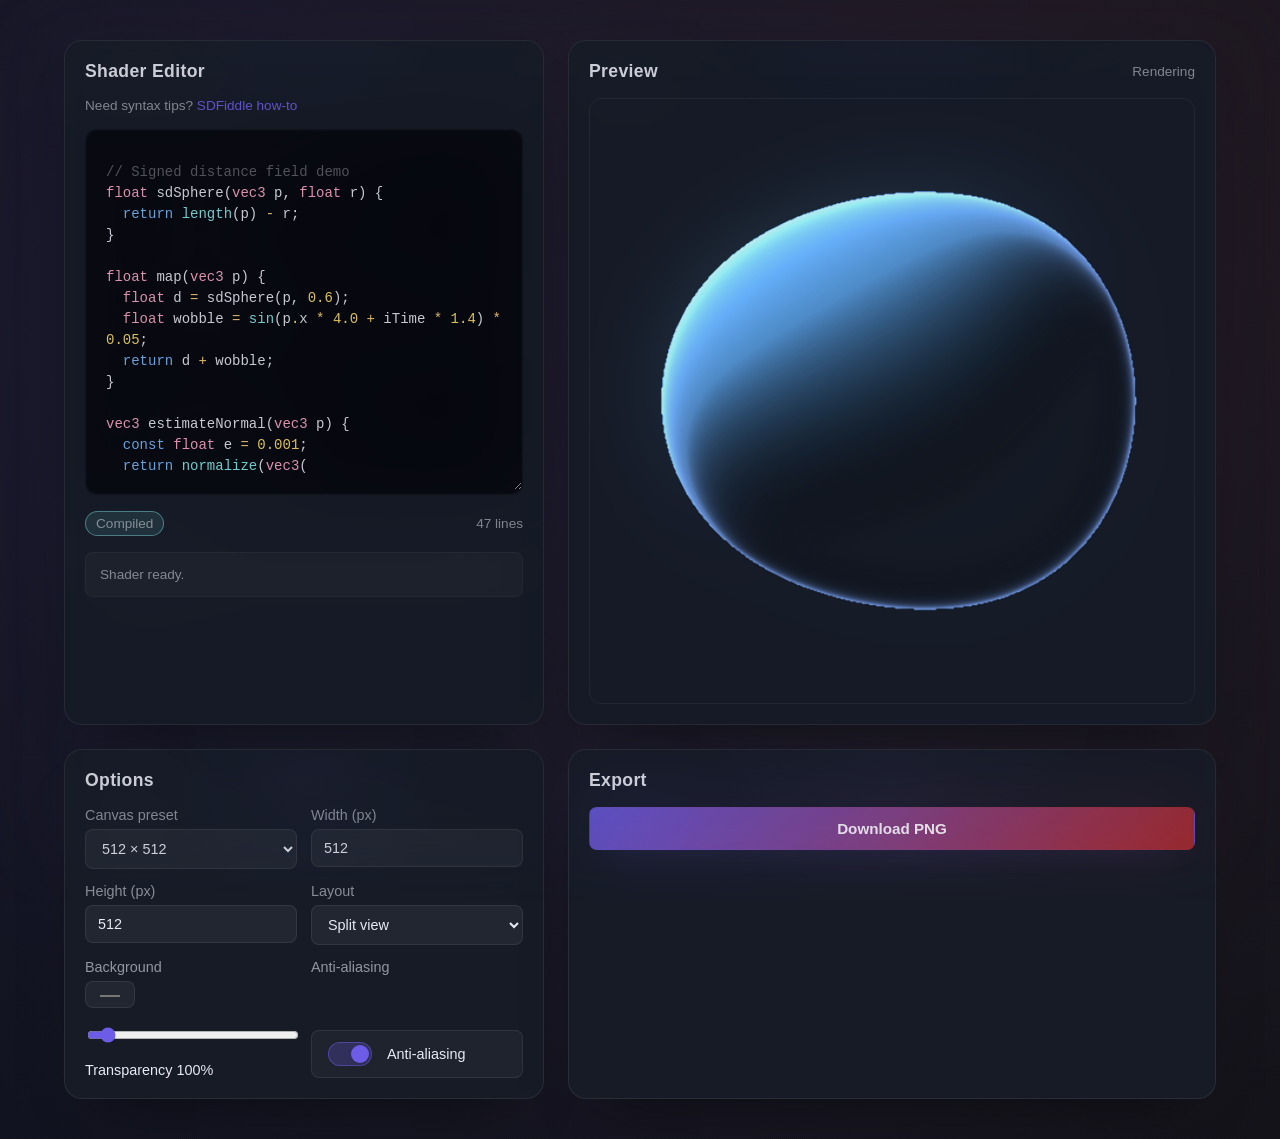
==== index.html @ 9147a98b "sdfiddle v1" ====
<!doctype html>
<html lang="en">
  <head>
    <meta charset="utf-8" />
    <meta name="viewport" content="width=device-width, initial-scale=1" />
    <title>SDFiddle — Minimal SDF Generator</title>
    <link rel="stylesheet" href="css/styles.css" />
  </head>
  <body>
    <div id="app-root" class="app-root theme-dark">
      <noscript>Please enable JavaScript to use the SDF generator.</noscript>
    </div>
    <script type="module" src="js/app.js"></script>
  </body>
</html>
---- css/styles.css ----
:root {
  color-scheme: dark;
  font-family: "Inter", "Segoe UI", sans-serif;
  font-size: 16px;
  --color-bg: #0d1017;
  --color-panel: #161b26;
  --color-panel-strong: rgba(255, 255, 255, 0.05);
  --color-border: rgba(255, 255, 255, 0.08);
  --color-accent: #6c5ce7;
  --color-accent-soft: rgba(108, 92, 231, 0.24);
  --color-text: rgba(245, 247, 255, 0.94);
  --color-muted: rgba(245, 247, 255, 0.56);
  --transition-snappy: cubic-bezier(0.16, 1, 0.3, 1);
  --shadow-soft: 0 30px 60px -40px rgba(0, 0, 0, 0.65);
  --radius-lg: 18px;
  --radius-md: 12px;
  --radius-sm: 8px;
}

*,
*::before,
*::after {
  box-sizing: border-box;
}

body {
  background: radial-gradient(circle at 15% 30%, rgba(108, 92, 231, 0.1), transparent),
    radial-gradient(circle at 85% 20%, rgba(255, 118, 117, 0.08), transparent),
    var(--color-bg);
  margin: 0;
  min-height: 100vh;
  color: var(--color-text);
}

body::after {
  content: "";
  position: fixed;
  inset: 0;
  backdrop-filter: blur(40px) saturate(120%);
  pointer-events: none;
  opacity: 0.15;
}

.app-root {
  display: grid;
  grid-template-columns: minmax(320px, 480px) minmax(360px, 1fr);
  gap: 24px;
  padding: 40px clamp(24px, 5vw, 72px);
  transition: grid-template-columns 280ms var(--transition-snappy);
}

.app-root.layout-stack {
  grid-template-columns: 1fr;
}

.panel {
  background: var(--color-panel);
  border: 1px solid var(--color-border);
  border-radius: var(--radius-lg);
  box-shadow: var(--shadow-soft);
  padding: 20px;
  display: flex;
  flex-direction: column;
  gap: 16px;
  position: relative;
  overflow: hidden;
}

.panel::after {
  content: "";
  position: absolute;
  inset: 0;
  background: linear-gradient(135deg, rgba(108, 92, 231, 0.08), transparent 60%);
  opacity: 0;
  transition: opacity 320ms var(--transition-snappy);
  pointer-events: none;
}

.panel:hover::after {
  opacity: 1;
}

.panel h2 {
  margin: 0;
  font-size: 1.1rem;
  font-weight: 600;
  letter-spacing: 0.02em;
}

.editor-shell {
  position: relative;
  border-radius: var(--radius-md);
  overflow: hidden;
  border: 1px solid rgba(255, 255, 255, 0.04);
  background: #06080f;
  box-shadow: inset 0 0 0 1px rgba(255, 255, 255, 0.02);
}

.editor-shell textarea {
  width: 100%;
  height: 360px;
  border: none;
  background: transparent;
  color: transparent;
  caret-color: var(--color-accent);
  resize: vertical;
  line-height: 1.5;
  font-family: "JetBrains Mono", "Fira Code", "SFMono-Regular", monospace;
  font-size: 14px;
  padding: 18px 20px;
  tab-size: 2;
  overflow: auto;
  white-space: pre;
}

.code-highlights {
  position: absolute;
  inset: 0;
  pointer-events: none;
  color: var(--color-text);
  padding: 18px 20px;
  font-family: "JetBrains Mono", "Fira Code", "SFMono-Regular", monospace;
  font-size: 14px;
  line-height: 1.5;
  white-space: pre-wrap;
  word-break: break-word;
  overflow: hidden;
}

.code-highlights code {
  display: block;
  width: 100%;
}

.code-token.keyword {
  color: #77baff;
}

.code-token.type {
  color: #ffa7c4;
}

.code-token.number {
  color: #ffe066;
}

.code-token.function {
  color: #81ecec;
}

.code-token.string {
  color: #ffb86c;
}

.code-token.comment {
  color: rgba(255, 255, 255, 0.35);
}

.code-token.operator {
  color: #ffd479;
}

.editor-footer {
  display: flex;
  justify-content: space-between;
  align-items: center;
  font-size: 0.85rem;
  color: var(--color-muted);
}

.editor-footer span {
  display: inline-flex;
  align-items: center;
  gap: 6px;
}

.status-chip {
  padding: 4px 10px;
  border-radius: 999px;
  border: 1px solid rgba(255, 255, 255, 0.08);
  background: rgba(0, 0, 0, 0.35);
  transition: background 200ms var(--transition-snappy), border-color 200ms var(--transition-snappy);
}

.status-chip.ok {
  border-color: rgba(129, 236, 236, 0.5);
  background: rgba(129, 236, 236, 0.12);
}

.status-chip.error {
  border-color: rgba(255, 118, 117, 0.5);
  background: rgba(255, 118, 117, 0.12);
}

.status-log {
  min-height: 40px;
  border-radius: var(--radius-sm);
  background: rgba(255, 255, 255, 0.03);
  border: 1px solid rgba(255, 255, 255, 0.04);
  padding: 12px 14px;
  font-size: 0.85rem;
  line-height: 1.4;
  color: var(--color-muted);
  white-space: pre-wrap;
  transition: border-color 220ms var(--transition-snappy);
}

.status-log.error {
  border-color: rgba(255, 118, 117, 0.45);
  color: rgba(255, 149, 149, 0.9);
}

.editor-guide {
  margin: 0;
  font-size: 0.85rem;
  color: var(--color-muted);
}

.editor-guide a {
  color: var(--color-accent);
  text-decoration: none;
  font-weight: 500;
  transition: color 200ms var(--transition-snappy);
}

.editor-guide a:hover {
  color: #a29bfe;
}

.preview-panel canvas {
  width: 100%;
  border-radius: var(--radius-md);
  background: repeating-conic-gradient(
      rgba(255, 255, 255, 0.04) 0deg 30deg,
      rgba(6, 8, 15, 0.7) 30deg 60deg
    )
    var(--color-panel);
  border: 1px solid rgba(255, 255, 255, 0.06);
  aspect-ratio: 1;
  transition: border-color 200ms var(--transition-snappy), transform 320ms var(--transition-snappy);
}

.preview-panel canvas:focus-visible {
  outline: none;
  border-color: var(--color-accent);
  transform: translateY(-2px);
}

.options-grid {
  display: grid;
  grid-template-columns: repeat(auto-fit, minmax(180px, 1fr));
  gap: 14px;
}

.form-control {
  display: flex;
  flex-direction: column;
  gap: 6px;
  font-size: 0.9rem;
}

.form-control label {
  color: var(--color-muted);
}

.toggle-control {
  justify-content: space-between;
}

.form-control input,
.form-control select {
  background: rgba(255, 255, 255, 0.05);
  border: 1px solid rgba(255, 255, 255, 0.08);
  border-radius: var(--radius-sm);
  padding: 10px 12px;
  color: var(--color-text);
  font: inherit;
  transition: border-color 200ms var(--transition-snappy), transform 200ms var(--transition-snappy);
}

.form-control input:focus-visible,
.form-control select:focus-visible {
  outline: none;
  border-color: var(--color-accent);
  transform: translateY(-1px);
}

.toggle {
  margin-top: 6px;
  display: inline-flex;
  align-items: center;
  gap: 12px;
  padding: 8px 12px;
  border-radius: var(--radius-sm);
  background: rgba(255, 255, 255, 0.04);
  border: 1px solid rgba(255, 255, 255, 0.08);
  cursor: pointer;
  transition: border-color 200ms var(--transition-snappy), background 200ms var(--transition-snappy);
}

.toggle:hover {
  border-color: rgba(255, 255, 255, 0.18);
}

.toggle span {
  font-size: 0.9rem;
  color: var(--color-text);
}

.toggle input {
  appearance: none;
  width: 44px;
  height: 24px;
  border-radius: 999px;
  background: rgba(255, 255, 255, 0.1);
  border: 1px solid rgba(255, 255, 255, 0.25);
  position: relative;
  transition: background 200ms var(--transition-snappy), border-color 200ms var(--transition-snappy);
}

.toggle input::after {
  content: "";
  position: absolute;
  top: 2px;
  left: 2px;
  width: 18px;
  height: 18px;
  border-radius: 50%;
  background: rgba(255, 255, 255, 0.8);
  box-shadow: 0 4px 10px -6px rgba(0, 0, 0, 0.6);
  transition: transform 200ms var(--transition-snappy), background 200ms var(--transition-snappy);
}

.toggle input:checked {
  background: var(--color-accent-soft);
  border-color: rgba(108, 92, 231, 0.5);
}

.toggle input:checked::after {
  transform: translateX(20px);
  background: var(--color-accent);
}

.toggle input:focus-visible {
  outline: none;
  border-color: var(--color-accent);
  box-shadow: 0 0 0 2px rgba(108, 92, 231, 0.25);
}

.alpha-slider {
  width: 100%;
  accent-color: var(--color-accent);
}

.button-primary,
.button-ghost {
  padding: 12px 16px;
  border-radius: var(--radius-sm);
  border: 1px solid transparent;
  font-weight: 600;
  font-size: 0.95rem;
  display: inline-flex;
  align-items: center;
  justify-content: center;
  gap: 10px;
  cursor: pointer;
  transition: transform 200ms var(--transition-snappy), box-shadow 200ms var(--transition-snappy), border-color 200ms var(--transition-snappy);
}

.button-primary {
  background: linear-gradient(135deg, rgba(108, 92, 231, 0.9), rgba(214, 48, 49, 0.75));
  color: #fff;
  box-shadow: 0 12px 30px -20px rgba(108, 92, 231, 1);
}

.button-primary:hover {
  transform: translateY(-2px);
  box-shadow: 0 18px 38px -18px rgba(108, 92, 231, 0.85);
}

.button-primary:active {
  transform: translateY(0);
}

.button-ghost {
  background: rgba(255, 255, 255, 0.05);
  color: var(--color-text);
  border-color: rgba(255, 255, 255, 0.08);
}

.button-ghost:hover {
  border-color: rgba(255, 255, 255, 0.18);
  transform: translateY(-2px);
}

.preview-toolbar {
  display: flex;
  justify-content: space-between;
  align-items: center;
  gap: 12px;
}

.preview-toolbar span {
  font-size: 0.85rem;
  color: var(--color-muted);
}

.export-status {
  font-size: 0.85rem;
  color: var(--color-muted);
  min-height: 20px;
}

.fade-in {
  animation: fadeIn 420ms var(--transition-snappy);
}

.glow {
  position: absolute;
  inset: -20% 0 auto;
  height: 200px;
  background: radial-gradient(circle, rgba(108, 92, 231, 0.4), transparent 55%);
  opacity: 0.08;
  pointer-events: none;
}

@keyframes fadeIn {
  from {
    opacity: 0;
    transform: translateY(6px);
  }
  to {
    opacity: 1;
    transform: translateY(0);
  }
}

@media (max-width: 960px) {
  .app-root {
    grid-template-columns: 1fr;
    padding: 24px clamp(16px, 6vw, 32px);
  }

  .editor-shell textarea {
    height: 300px;
  }
}
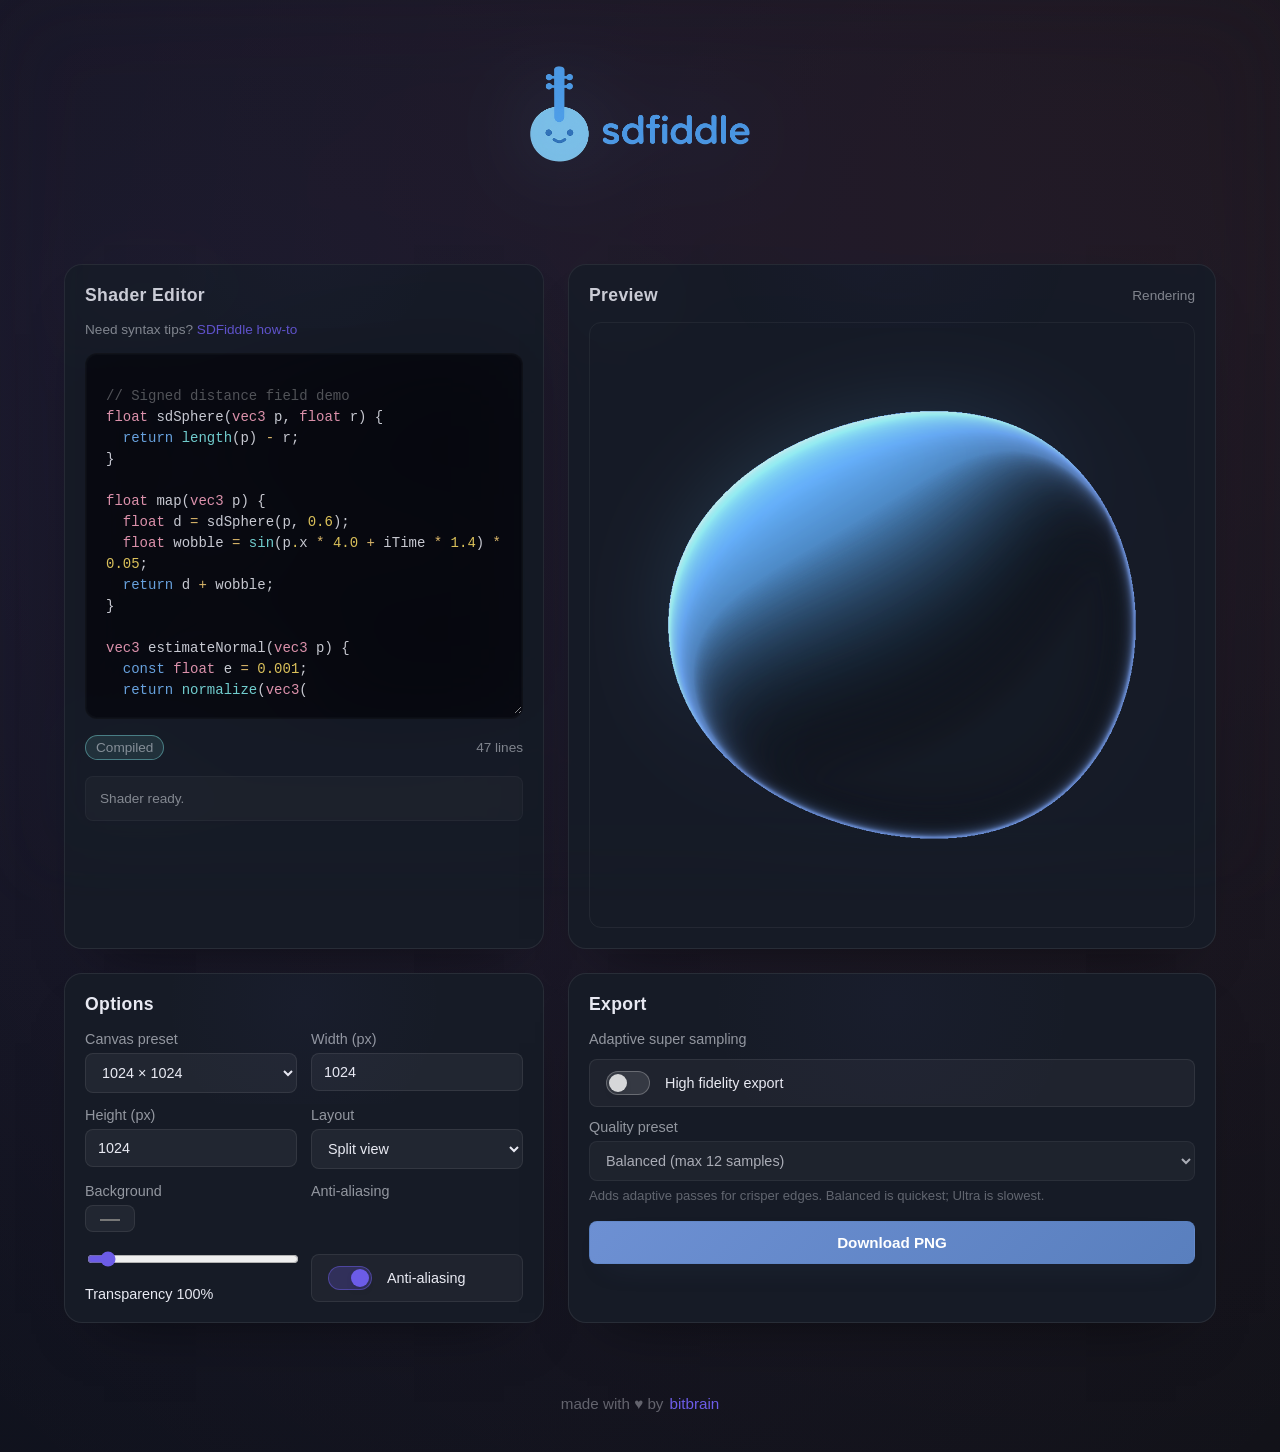
==== commit 07bc1a93: "further updates + improvements" ====
--- a/index.html
+++ b/index.html
@@ -3,7 +3,10 @@
   <head>
     <meta charset="utf-8" />
     <meta name="viewport" content="width=device-width, initial-scale=1" />
+    <meta name="fediverse:creator" content="@bitbraindev@mastodon.gamedev.place" />
     <title>SDFiddle — Minimal SDF Generator</title>
+    <link rel="icon" type="image/png" href="icon.png" />
+    <link rel="apple-touch-icon" href="icon.png" />
     <link rel="stylesheet" href="css/styles.css" />
   </head>
   <body>
--- a/css/styles.css
+++ b/css/styles.css
@@ -41,6 +41,66 @@
   opacity: 0.15;
 }
 
+.site-header {
+  margin: 4px clamp(24px, 5vw, 72px) 0;
+  padding: 0;
+  display: flex;
+  justify-content: center;
+  align-items: center;
+}
+
+.site-logo {
+  width: min(220px, 28vw);
+  height: min(220px, 28vw);
+  object-fit: contain;
+}
+
+.site-title {
+  display: flex;
+  flex-direction: column;
+  gap: 4px;
+}
+
+.site-title-name {
+  font-size: 1.2rem;
+  font-weight: 600;
+  letter-spacing: 0.03em;
+}
+
+.site-title-tagline {
+  font-size: 0.85rem;
+  color: var(--color-muted);
+}
+
+.site-footer {
+  margin: 32px clamp(24px, 5vw, 72px) 40px;
+  padding: 0;
+  display: flex;
+  justify-content: center;
+  align-items: center;
+  gap: 8px;
+  font-size: 0.95rem;
+  color: rgba(245, 247, 255, 0.35);
+}
+
+.site-footer-link {
+  color: var(--color-accent);
+  text-decoration: none;
+  font-weight: 500;
+  transition: color 200ms var(--transition-snappy);
+}
+
+.site-footer-link:hover,
+.site-footer-link:focus-visible {
+  color: #a29bfe;
+}
+
+.site-footer-credits {
+  display: inline-flex;
+  align-items: center;
+  gap: 6px;
+}
+
 .app-root {
   display: grid;
   grid-template-columns: minmax(320px, 480px) minmax(360px, 1fr);
@@ -368,14 +428,15 @@
 }
 
 .button-primary {
-  background: linear-gradient(135deg, rgba(108, 92, 231, 0.9), rgba(214, 48, 49, 0.75));
+  background: linear-gradient(135deg, #6d90d3, #597fbe);
   color: #fff;
-  box-shadow: 0 12px 30px -20px rgba(108, 92, 231, 1);
+  border-color: rgba(89, 127, 190, 0.4);
+  box-shadow: 0 12px 30px -20px rgba(89, 127, 190, 0.65);
 }
 
 .button-primary:hover {
   transform: translateY(-2px);
-  box-shadow: 0 18px 38px -18px rgba(108, 92, 231, 0.85);
+  box-shadow: 0 18px 38px -18px rgba(89, 127, 190, 0.85);
 }
 
 .button-primary:active {
@@ -409,6 +470,22 @@
   font-size: 0.85rem;
   color: var(--color-muted);
   min-height: 20px;
+}
+
+.export-panel .export-options {
+  display: flex;
+  flex-direction: column;
+  gap: 12px;
+}
+
+.export-panel .help-text {
+  font-size: 0.82rem;
+  color: var(--color-muted);
+  line-height: 1.4;
+}
+
+.export-panel .help-text[data-disabled="true"] {
+  opacity: 0.6;
 }
 
 .fade-in {
@@ -436,6 +513,15 @@
 }
 
 @media (max-width: 960px) {
+  .site-header {
+    margin: 18px clamp(14px, 6vw, 24px) -8px;
+  }
+
+  .site-logo {
+    width: min(160px, 45vw);
+    height: min(160px, 45vw);
+  }
+
   .app-root {
     grid-template-columns: 1fr;
     padding: 24px clamp(16px, 6vw, 32px);
